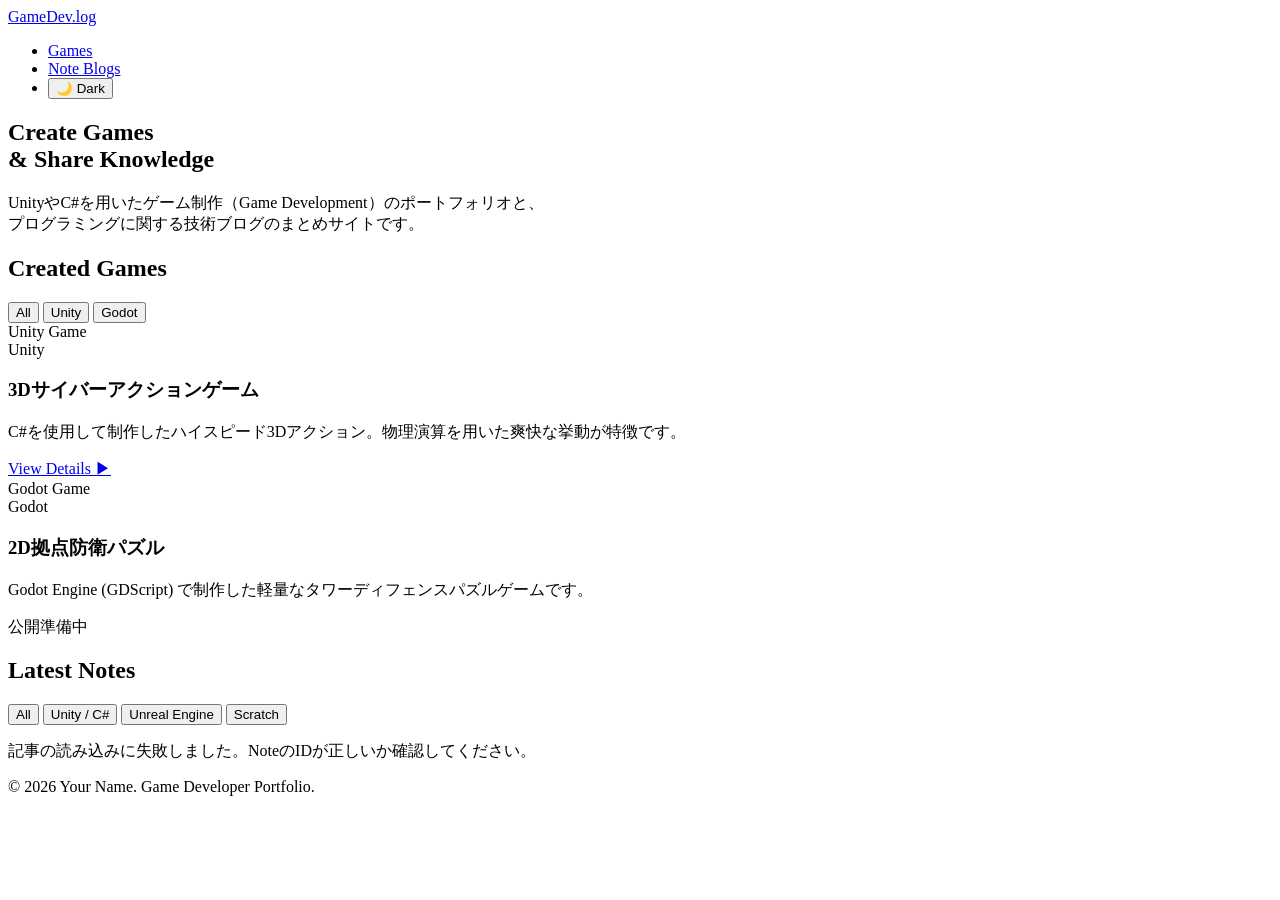
==== index.html @ bf907819 "Fix portfolio links and RSS rendering" ====
<!DOCTYPE html>
<html lang="ja" data-theme="light">
<head>
    <meta charset="UTF-8">
    <meta name="viewport" content="width=device-width, initial-scale=1.0">
    <meta name="description" content="UnityやC#を用いたゲーム制作(Game Development)のポートフォリオと、プログラミングに関する技術ブログです。">
    <meta name="keywords" content="Unity, C#, プログラミング, ゲーム制作, ゲーム, Game, Game Development">
    <!-- Google Ad Sence メタタグ -->
    <meta name="google-adsense-account" content="ca-pub-2885574350140198">
    <title>Game Dev Portfolio & Tech Blog</title>
    <!-- ドット絵風フォント（DotGothic16） -->
    <link rel="preconnect" href="https://fonts.googleapis.com">
    <link rel="preconnect" href="https://fonts.gstatic.com" crossorigin>
    <link href="https://fonts.googleapis.com/css2?family=DotGothic16&display=swap" rel="stylesheet">
    <link rel="stylesheet" href="css/style.css">
    <script src="js/script.js" defer></script>
    <!-- Google AdSense タグ -->
    <script async src="https://pagead2.googlesyndication.com/pagead/js/adsbygoogle.js?client=ca-pub-2885574350140198"
     crossorigin="anonymous"></script>
</head>
<body>

    <!-- ヘッダー -->
    <header class="pixel-header">
        <div class="container header-inner">
            <a href="#" class="logo">GameDev<span class="text-accent">.log</span></a>
            <nav>
                <ul>
                    <li><a href="#portfolio">Games</a></li>
                    <li><a href="#blog">Note Blogs</a></li>
                    <li><button class="theme-toggle" id="themeToggle">🌙 Dark</button></li>
                </ul>
            </nav>
        </div>
    </header>

    <section class="hero reveal-up">
        <div class="container">
            <h1 class="hero-title">Create Games <br>& <span class="text-accent">Share Knowledge</span></h1>
            <p class="hero-subtitle">UnityやC#を用いたゲーム制作（Game Development）のポートフォリオと、<br>プログラミングに関する技術ブログのまとめサイトです。</p>
        </div>
    </section>

    <section id="portfolio" class="reveal-up">
        <div class="container">
            <h2 class="section-title">Created Games</h2>
            
            <div class="filter-wrapper" id="portfolioFilters">
                <button class="filter-btn active" data-filter="all">All</button>
                <button class="filter-btn" data-filter="unity">Unity</button>
                <button class="filter-btn" data-filter="godot">Godot</button>
            </div>

            <div class="portfolio-grid">
                <!-- Unityのゲームカード -->
                <div class="card pixel-box" data-category="unity">
                    <div class="card-image bg-unity">
                        <span>Unity Game</span>
                    </div>
                    <div class="card-content">
                        <span class="card-tag tag-unity">Unity</span>
                        <h3>3Dサイバーアクションゲーム</h3>
                        <p>C#を使用して制作したハイスピード3Dアクション。物理演算を用いた爽快な挙動が特徴です。</p>
                        <a href="games/cyber-action.html" class="card-link">View Details ▶</a>
                    </div>
                </div>

                <!-- Godotのゲームカード -->
                <div class="card pixel-box" data-category="godot">
                    <div class="card-image bg-godot">
                        <span>Godot Game</span>
                    </div>
                    <div class="card-content">
                        <span class="card-tag tag-godot">Godot</span>
                        <h3>2D拠点防衛パズル</h3>
                        <p>Godot Engine (GDScript) で制作した軽量なタワーディフェンスパズルゲームです。</p>
                        <span class="card-link" aria-label="ゲームは公開準備中です">公開準備中</span>
                    </div>
                </div>
            </div>
        </div>
    </section>

    <section id="blog" class="reveal-up">
        <div class="container">
            <div class="section-header">
                <h2 class="section-title">Latest Notes</h2>
            </div>

            <div class="filter-wrapper" id="blogFilters">
                <button class="filter-btn active" data-filter="all">All</button>
                <button class="filter-btn" data-filter="unity-cs">Unity / C#</button>
                <button class="filter-btn" data-filter="ue">Unreal Engine</button>
                <button class="filter-btn" data-filter="scratch">Scratch</button>
            </div>

            <div class="blog-list" id="blogContainer">
                <!-- 記事取得中に表示するローディング表示 -->
                <div class="loading-message" id="blogLoading">
                    <div class="spinner"></div>
                    <p>Noteから最新記事を読み込んでいます...</p>
                </div>
            </div>
        </div>
    </section>

    <footer>
        <div class="container">
            <p>&copy; 2026 Your Name. Game Developer Portfolio.</p>
        </div>
    </footer>

</body>
</html>
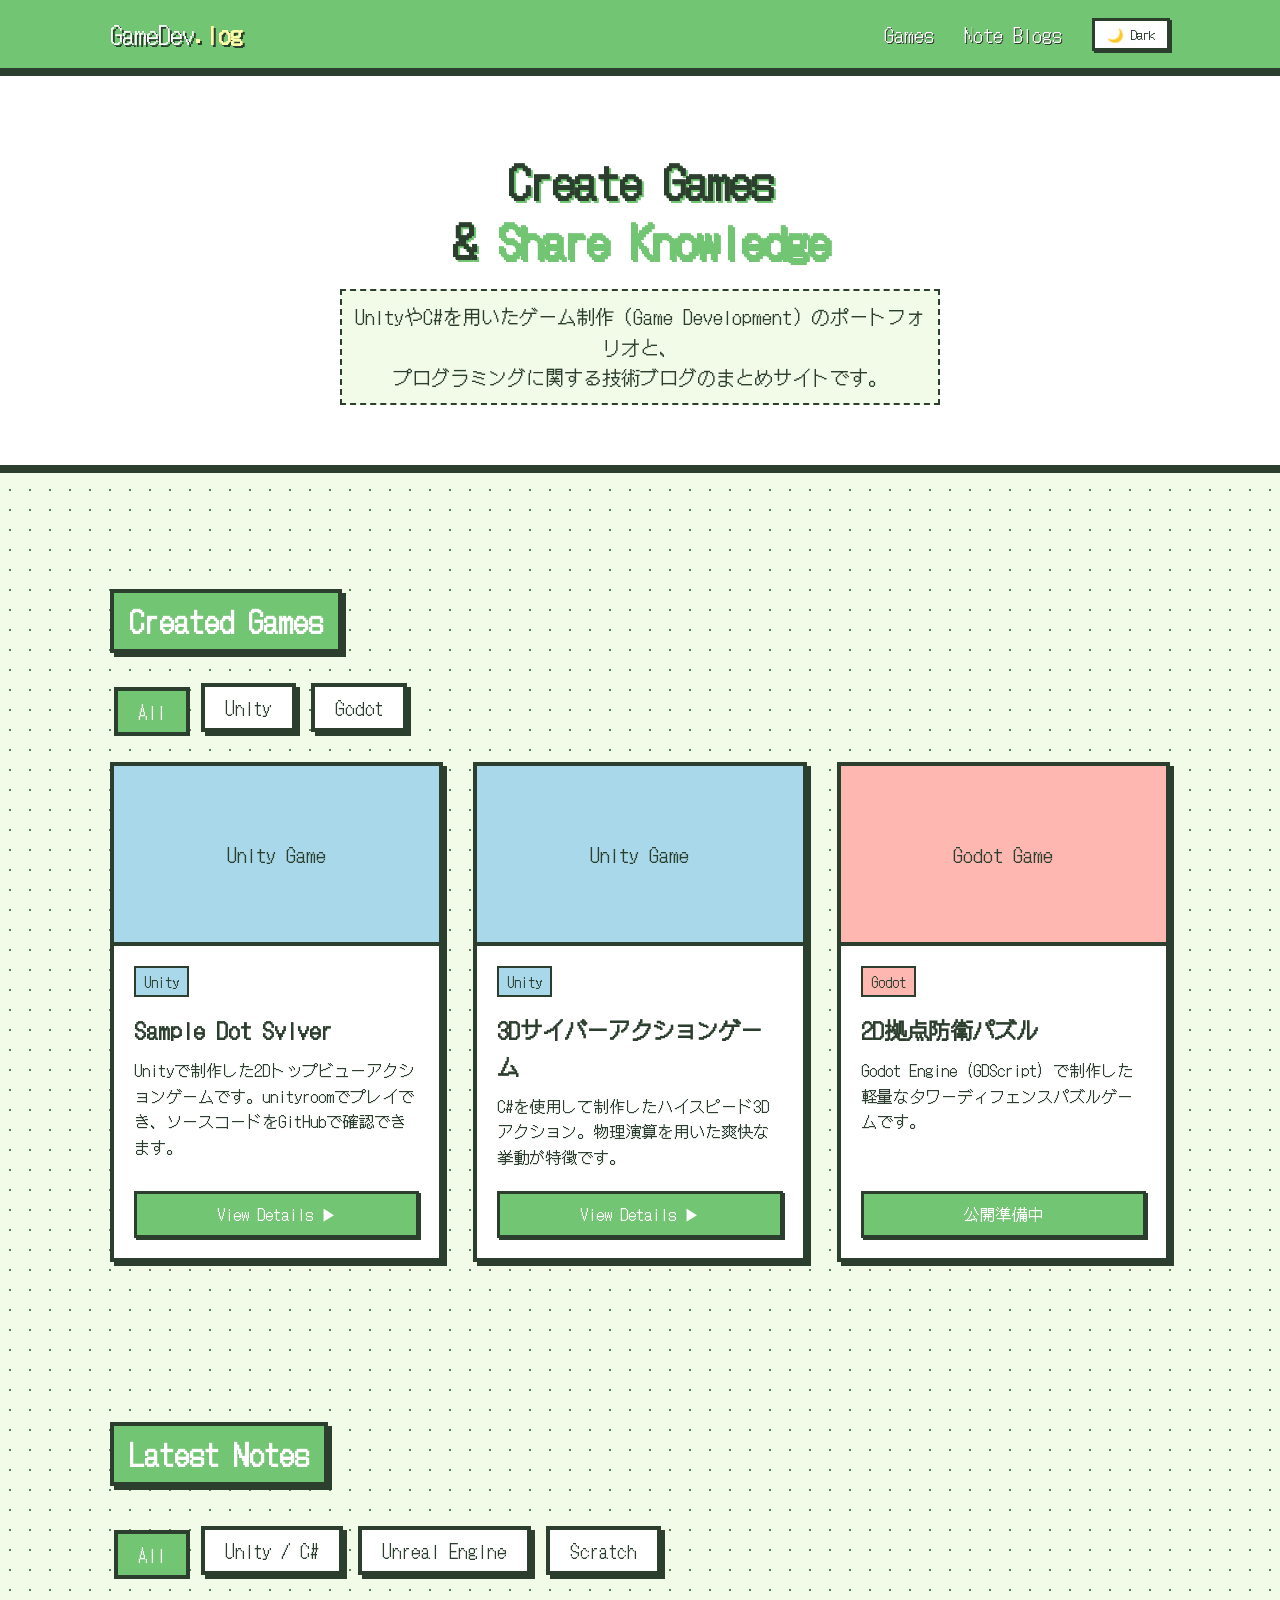
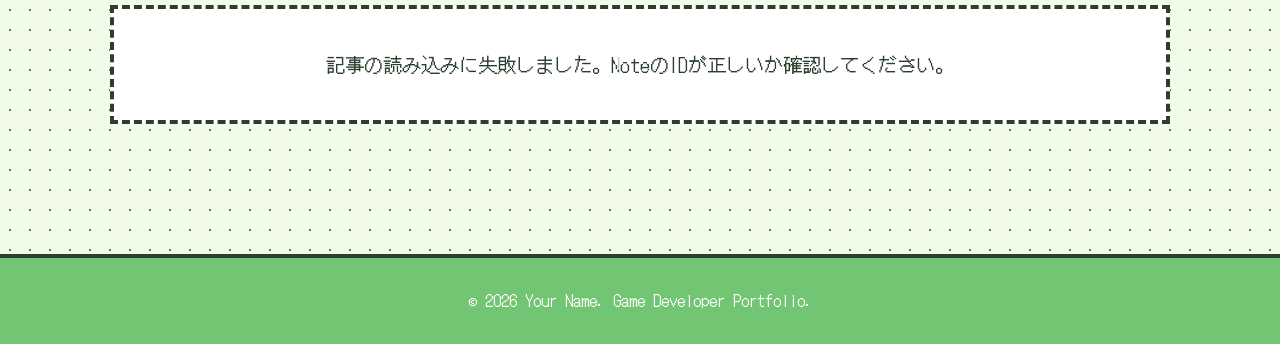
==== commit 2014a9b7: "# Update Unity game portfolio. - Unityゲームの実績カードと詳細ページを追加しました。 - unityroom・GitHubへのリンクとサイトマップを更新しました。" ====
--- a/index.html
+++ b/index.html
@@ -59,6 +59,18 @@
                     </div>
                     <div class="card-content">
                         <span class="card-tag tag-unity">Unity</span>
+                        <h3>Sample Dot Sviver</h3>
+                        <p>Unityで制作した2Dトップビューアクションゲームです。unityroomでプレイでき、ソースコードをGitHubで確認できます。</p>
+                        <a href="games/sample-dot-sviver.html" class="card-link">View Details ▶</a>
+                    </div>
+                </div>
+
+                <div class="card pixel-box" data-category="unity">
+                    <div class="card-image bg-unity">
+                        <span>Unity Game</span>
+                    </div>
+                    <div class="card-content">
+                        <span class="card-tag tag-unity">Unity</span>
                         <h3>3Dサイバーアクションゲーム</h3>
                         <p>C#を使用して制作したハイスピード3Dアクション。物理演算を用いた爽快な挙動が特徴です。</p>
                         <a href="games/cyber-action.html" class="card-link">View Details ▶</a>
--- a/css/style.css
+++ b/css/style.css
@@ -0,0 +1,570 @@
+@import url('https://fonts.googleapis.com/css2?family=DotGothic16&display=swap');
+
+/* --- CSS変数（カラートークン）の定義 --- 
+ * 森の緑色を基調としたパステルカラーのドット絵風デザイン
+ */
+:root[data-theme="light"] {
+    --bg-color: #f2fae8; /* 淡いパステルグリーン（背景） */
+    --text-main: #2c3e2e; /* 濃いめの森の緑（文字色） */
+    --text-muted: #5a7d5a;
+    
+    --accent-color: #72c572; /* メインの森の緑 */
+    --accent-hover: #5db05d;
+    
+    --box-bg: #ffffff; /* カードの背景色 */
+    --box-border: #2c3e2e; /* ドット絵風の黒に近い緑のフチ */
+    
+    /* ピクセル風の影（ぼかし0のソリッドな影） */
+    --pixel-shadow: 4px 4px 0px #2c3e2e;
+    
+    /* カテゴリカラー（パステル） */
+    --color-unity: #a8d8ea; /* パステルブルー */
+    --color-godot: #ffb7b2; /* パステルピンク */
+}
+
+/* ダークモード時の配色 */
+:root[data-theme="dark"] {
+    --bg-color: #1a241b; /* 深い森の緑 */
+    --text-main: #f2fae8;
+    --text-muted: #a4cfa4;
+    --accent-color: #5db05d;
+    --box-bg: #2c3e2e;
+    --box-border: #f2fae8; /* フチは白に */
+    --pixel-shadow: 4px 4px 0px #72c572; /* 影は明るい緑 */
+}
+
+/* --- リセット & 共通スタイル --- */
+* {
+    box-sizing: border-box;
+    margin: 0;
+    padding: 0;
+}
+
+body {
+    /* ドット絵風の日本語フォントを適用 */
+    font-family: 'DotGothic16', sans-serif;
+    background-color: var(--bg-color);
+    color: var(--text-main);
+    line-height: 1.6;
+    overflow-x: hidden;
+    /* ドット柄の背景パターン */
+    background-image: radial-gradient(var(--text-muted) 1px, transparent 1px);
+    background-size: 20px 20px;
+    background-position: 0 0;
+}
+
+a {
+    color: inherit;
+    text-decoration: none;
+}
+
+.container {
+    max-width: 1100px;
+    margin: 0 auto;
+    padding: 0 20px;
+}
+
+section {
+    padding: 80px 0;
+}
+
+.text-accent {
+    color: var(--accent-color);
+    font-weight: bold;
+}
+
+/* --- ピクセル風ボックス（共通カードデザイン） --- */
+.pixel-box {
+    background-color: var(--box-bg);
+    border: 4px solid var(--box-border);
+    box-shadow: var(--pixel-shadow);
+    border-radius: 0; /* ドット絵風なので角丸はなし */
+}
+
+/* --- ヘッダー --- */
+.pixel-header {
+    position: sticky;
+    top: 0;
+    z-index: 100;
+    background-color: var(--accent-color);
+    border-bottom: 4px solid var(--box-border);
+    padding: 15px 0;
+    color: #fff;
+    box-shadow: 0 4px 0px var(--box-border);
+}
+
+.pixel-header .text-accent {
+    color: #ffffaa; /* ヘッダー内では黄色に */
+    text-shadow: 2px 2px 0 var(--box-border);
+}
+
+.header-inner {
+    display: flex;
+    justify-content: space-between;
+    align-items: center;
+}
+
+.logo {
+    font-size: 1.5rem;
+    text-shadow: 2px 2px 0 var(--box-border);
+}
+
+nav ul {
+    display: flex;
+    list-style: none;
+    gap: 30px;
+    align-items: center;
+}
+
+nav a {
+    font-size: 1.2rem;
+    text-shadow: 1px 1px 0 var(--box-border);
+}
+
+nav a:hover {
+    color: #ffffaa;
+}
+
+.theme-toggle {
+    background: var(--box-bg);
+    border: 3px solid var(--box-border);
+    color: var(--text-main);
+    padding: 4px 12px;
+    cursor: pointer;
+    font-family: inherit;
+    box-shadow: 2px 2px 0 var(--box-border);
+}
+
+.theme-toggle:active {
+    /* 押し込んだようなアニメーション */
+    transform: translate(2px, 2px);
+    box-shadow: 0 0 0 var(--box-border);
+}
+
+/* --- ヒーローセクション --- */
+.hero {
+    text-align: center;
+    padding: 80px 0 60px;
+    background-color: var(--box-bg);
+    border-bottom: 4px solid var(--box-border);
+    box-shadow: 0 4px 0 var(--box-border);
+    margin-bottom: 40px;
+}
+
+.hero-title {
+    font-size: 2.8rem;
+    line-height: 1.3;
+    margin-bottom: 20px;
+    text-shadow: 2px 2px 0 var(--accent-color);
+}
+
+.hero-subtitle {
+    font-size: 1.2rem;
+    max-width: 600px;
+    margin: 0 auto;
+    background: var(--bg-color);
+    padding: 10px;
+    border: 2px dashed var(--box-border);
+}
+
+/* --- 共通見出し --- */
+.section-title {
+    font-size: 1.8rem;
+    margin-bottom: 30px;
+    display: inline-block;
+    background: var(--accent-color);
+    color: #fff;
+    padding: 5px 15px;
+    border: 4px solid var(--box-border);
+    box-shadow: var(--pixel-shadow);
+}
+
+/* --- フィルターボタン --- */
+.filter-wrapper {
+    display: flex;
+    gap: 15px;
+    margin-bottom: 30px;
+    flex-wrap: wrap;
+}
+
+.filter-btn {
+    background: var(--box-bg);
+    border: 4px solid var(--box-border);
+    color: var(--text-main);
+    padding: 8px 20px;
+    cursor: pointer;
+    font-family: inherit;
+    font-size: 1.1rem;
+    box-shadow: var(--pixel-shadow);
+}
+
+.filter-btn:hover {
+    background: var(--bg-color);
+}
+
+.filter-btn.active {
+    background: var(--accent-color);
+    color: #fff;
+}
+
+.filter-btn:active, .filter-btn.active {
+    /* 押し込んだ状態 */
+    transform: translate(4px, 4px);
+    box-shadow: 0 0 0 var(--box-border);
+}
+
+/* JS用フィルタリングクラス */
+.card-hidden {
+    display: none !important; /* ピクセル風はパッと切り替わる方がレトロで良い */
+}
+
+/* --- ポートフォリオグリッド --- */
+.portfolio-grid {
+    display: grid;
+    grid-template-columns: repeat(auto-fit, minmax(300px, 1fr));
+    gap: 30px;
+}
+
+.card {
+    display: flex;
+    flex-direction: column;
+}
+
+.card:hover {
+    transform: translate(-4px, -4px);
+    box-shadow: 8px 8px 0px var(--box-border);
+}
+
+.card-image {
+    height: 180px;
+    display: flex;
+    align-items: center;
+    justify-content: center;
+    color: var(--text-main);
+    font-size: 1.2rem;
+    border-bottom: 4px solid var(--box-border);
+}
+
+.bg-unity { background-color: var(--color-unity); }
+.bg-godot { background-color: var(--color-godot); }
+
+.card-content {
+    padding: 20px;
+    flex-grow: 1;
+    display: flex;
+    flex-direction: column;
+    background: var(--box-bg);
+}
+
+.card-tag {
+    font-size: 0.9rem;
+    color: var(--text-main);
+    padding: 2px 8px;
+    border: 2px solid var(--box-border);
+    display: inline-block;
+    margin-bottom: 15px;
+    align-self: flex-start;
+}
+
+.tag-unity { background-color: var(--color-unity); }
+.tag-godot { background-color: var(--color-godot); }
+
+.card h3 {
+    font-size: 1.4rem;
+    margin-bottom: 10px;
+}
+
+.card p {
+    font-size: 1rem;
+    margin-bottom: 20px;
+    flex-grow: 1;
+}
+
+.card-link {
+    display: inline-block;
+    background: var(--accent-color);
+    color: #fff;
+    padding: 8px 15px;
+    border: 3px solid var(--box-border);
+    text-align: center;
+    box-shadow: 2px 2px 0 var(--box-border);
+}
+
+.card-link:hover {
+    background: var(--accent-hover);
+}
+
+.card-link:active {
+    transform: translate(2px, 2px);
+    box-shadow: 0 0 0 var(--box-border);
+}
+
+/* --- ブログリスト (Note) --- */
+.section-header {
+    margin-bottom: 10px;
+}
+
+.blog-list {
+    display: flex;
+    flex-direction: column;
+    gap: 20px;
+}
+
+.blog-item {
+    display: flex;
+    justify-content: space-between;
+    align-items: center;
+    padding: 15px 20px;
+    cursor: pointer;
+    background: var(--box-bg);
+    border: 4px solid var(--box-border);
+    box-shadow: var(--pixel-shadow);
+    transition: transform 0.1s, box-shadow 0.1s;
+}
+
+.blog-item:hover {
+    transform: translate(-4px, -4px);
+    box-shadow: 8px 8px 0px var(--box-border);
+    background: var(--color-unity); /* ホバー時にパステル色に */
+}
+
+.blog-content h3 {
+    font-size: 1.2rem;
+    margin-bottom: 8px;
+}
+
+.blog-meta {
+    display: flex;
+    gap: 15px;
+    font-size: 0.9rem;
+}
+
+.blog-icon {
+    font-size: 1.5rem;
+}
+
+/* --- ローディングスピナー --- */
+.loading-message {
+    text-align: center;
+    padding: 40px;
+    font-size: 1.2rem;
+    background: var(--box-bg);
+    border: 4px dashed var(--box-border);
+}
+
+.spinner {
+    width: 30px;
+    height: 30px;
+    border: 4px solid var(--box-border);
+    border-top-color: var(--accent-color);
+    margin: 0 auto 15px;
+    animation: spin 1s steps(8, end) infinite; /* カクカク回る */
+}
+
+@keyframes spin {
+    to { transform: rotate(360deg); }
+}
+
+/* --- フッター --- */
+footer {
+    text-align: center;
+    padding: 30px 0;
+    background: var(--accent-color);
+    color: #fff;
+    border-top: 4px solid var(--box-border);
+    margin-top: 50px;
+}
+
+/* =========================================================================
+   5. ゲーム詳細ページ (Game Detail Page) 専用スタイル
+   ========================================================================= */
+
+.game-hero {
+    padding: 40px 0;
+}
+
+.game-hero-content {
+    text-align: center;
+    margin-bottom: 30px;
+    background: var(--box-bg);
+    border: 4px solid var(--box-border);
+    padding: 30px;
+    box-shadow: var(--pixel-shadow);
+}
+
+.game-title {
+    font-size: 2.2rem;
+    margin: 15px 0;
+}
+
+.game-actions {
+    display: flex;
+    justify-content: center;
+    flex-wrap: wrap;
+    gap: 15px;
+}
+
+.play-btn {
+    display: inline-block;
+    background: #ffb7b2; /* パステルレッド/ピンク */
+    color: var(--text-main);
+    padding: 12px 30px;
+    border: 4px solid var(--box-border);
+    font-size: 1.3rem;
+    box-shadow: var(--pixel-shadow);
+    margin-top: 15px;
+}
+
+.play-btn:active {
+    transform: translate(4px, 4px);
+    box-shadow: 0 0 0 var(--box-border);
+}
+
+.game-main-visual {
+    width: 100%;
+    aspect-ratio: 16 / 9;
+    border: 4px solid var(--box-border);
+    display: flex;
+    align-items: center;
+    justify-content: center;
+    background: var(--color-unity); 
+    box-shadow: var(--pixel-shadow);
+}
+
+.game-main-visual img {
+    width: 100%;
+    height: 100%;
+    object-fit: cover;
+}
+
+/* スクリーンショットギャラリー（横スクロール） */
+.screenshot-gallery {
+    display: flex;
+    gap: 15px;
+    overflow-x: auto;
+    padding: 15px 0 20px;
+    scroll-snap-type: x mandatory;
+    background: var(--box-bg);
+    border: 4px solid var(--box-border);
+    box-shadow: var(--pixel-shadow);
+    margin-top: 30px;
+}
+
+.screenshot-gallery::-webkit-scrollbar {
+    height: 12px;
+}
+.screenshot-gallery::-webkit-scrollbar-track {
+    background: var(--bg-color);
+    border-top: 4px solid var(--box-border);
+}
+.screenshot-gallery::-webkit-scrollbar-thumb {
+    background: var(--accent-color);
+    border: 2px solid var(--box-border);
+}
+
+.screenshot {
+    flex: 0 0 40%;
+    max-width: 300px;
+    aspect-ratio: 16 / 9;
+    display: flex;
+    align-items: center;
+    justify-content: center;
+    border: 4px solid var(--box-border);
+    scroll-snap-align: center;
+    flex-shrink: 0;
+    cursor: pointer;
+    background: var(--color-godot); 
+    margin-left: 15px;
+}
+.screenshot:last-child {
+    margin-right: 15px;
+}
+
+.screenshot:hover {
+    background: #fff; 
+    transform: scale(1.05);
+}
+
+.screenshot img {
+    width: 100%;
+    height: 100%;
+    object-fit: cover;
+}
+
+/* 詳細レイアウト（2カラム） */
+.details-grid {
+    display: grid;
+    grid-template-columns: 2fr 1fr;
+    gap: 30px;
+}
+
+.content-card {
+    padding: 25px;
+}
+
+.content-card h3 {
+    margin: 25px 0 10px;
+    background: var(--accent-color);
+    color: #fff;
+    display: inline-block;
+    padding: 2px 10px;
+    border: 2px solid var(--box-border);
+}
+
+.feature-list {
+    list-style-type: none;
+}
+
+.feature-list li {
+    position: relative;
+    padding-left: 25px;
+    margin-bottom: 8px;
+}
+
+.feature-list li::before {
+    content: '▶';
+    position: absolute;
+    left: 0;
+    color: #ffb7b2; 
+}
+
+/* 右サイドバーのスペック情報 */
+.spec-card {
+    padding: 20px;
+}
+
+.spec-card ul {
+    list-style: none;
+}
+
+.spec-card li {
+    padding: 10px 0;
+    border-bottom: 2px dashed var(--box-border);
+    display: flex;
+    justify-content: space-between;
+}
+
+.spec-card li:last-child {
+    border-bottom: none;
+}
+
+/* スクロールアニメーション（ドット風に少しカクっと出す） */
+.reveal-up {
+    opacity: 0;
+    transform: translateY(20px);
+}
+
+.reveal-up.active {
+    opacity: 1;
+    transform: translateY(0);
+    transition: opacity 0.2s steps(3), transform 0.2s steps(3);
+}
+
+@media (max-width: 900px) {
+    .details-grid {
+        grid-template-columns: 1fr;
+    }
+    .screenshot {
+        flex: 0 0 80%;
+    }
+}
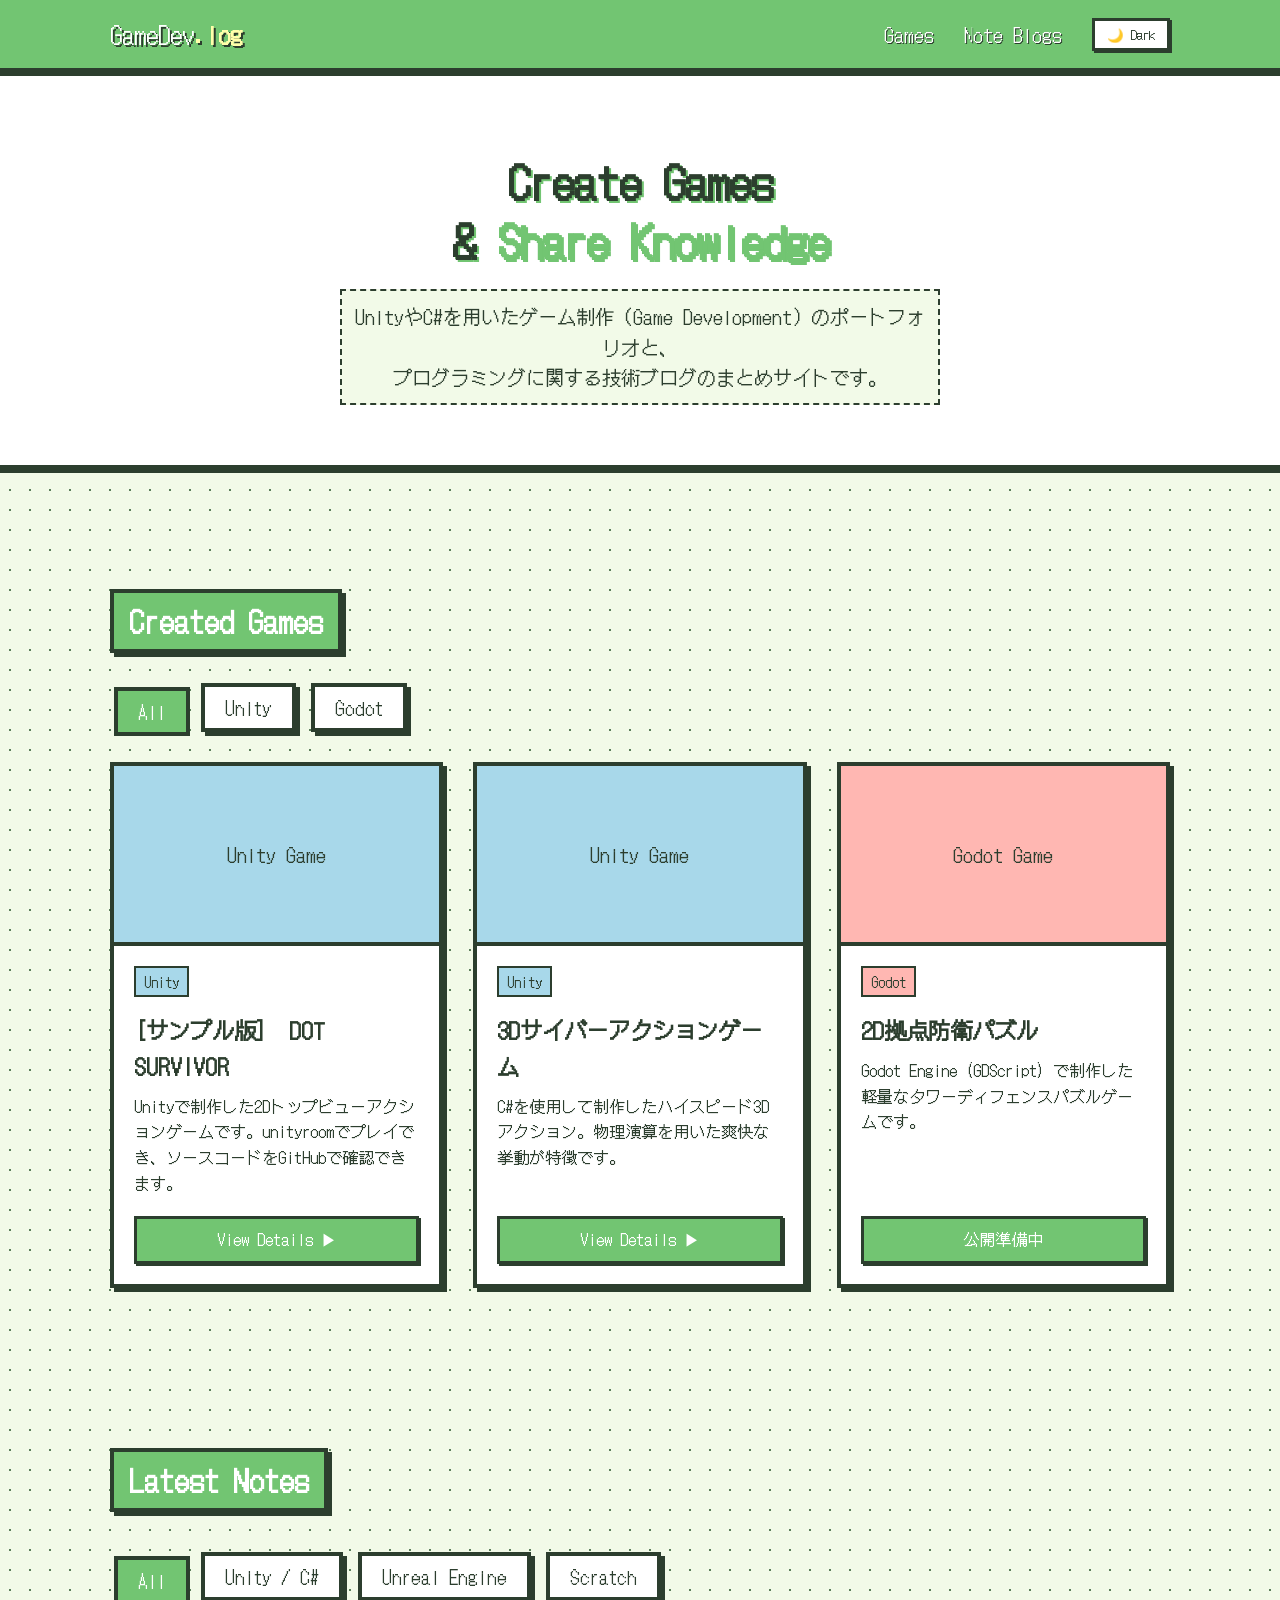
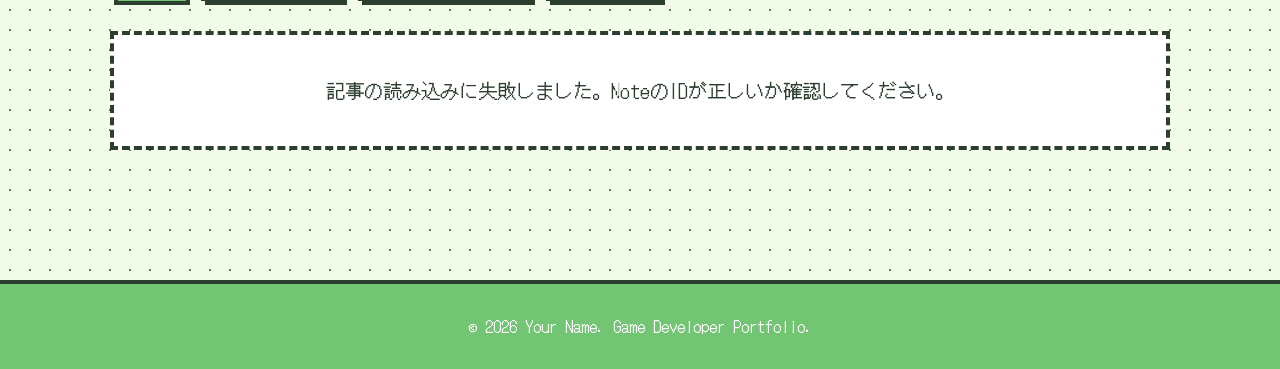
==== commit d5a6c4c0: "# Update Unity game title. - ゲームタイトルを『[サンプル版]　DOT SURVIVOR』に変更しました。" ====
--- a/index.html
+++ b/index.html
@@ -59,7 +59,7 @@
                     </div>
                     <div class="card-content">
                         <span class="card-tag tag-unity">Unity</span>
-                        <h3>Sample Dot Sviver</h3>
+                        <h3>[サンプル版]　DOT SURVIVOR</h3>
                         <p>Unityで制作した2Dトップビューアクションゲームです。unityroomでプレイでき、ソースコードをGitHubで確認できます。</p>
                         <a href="games/sample-dot-sviver.html" class="card-link">View Details ▶</a>
                     </div>
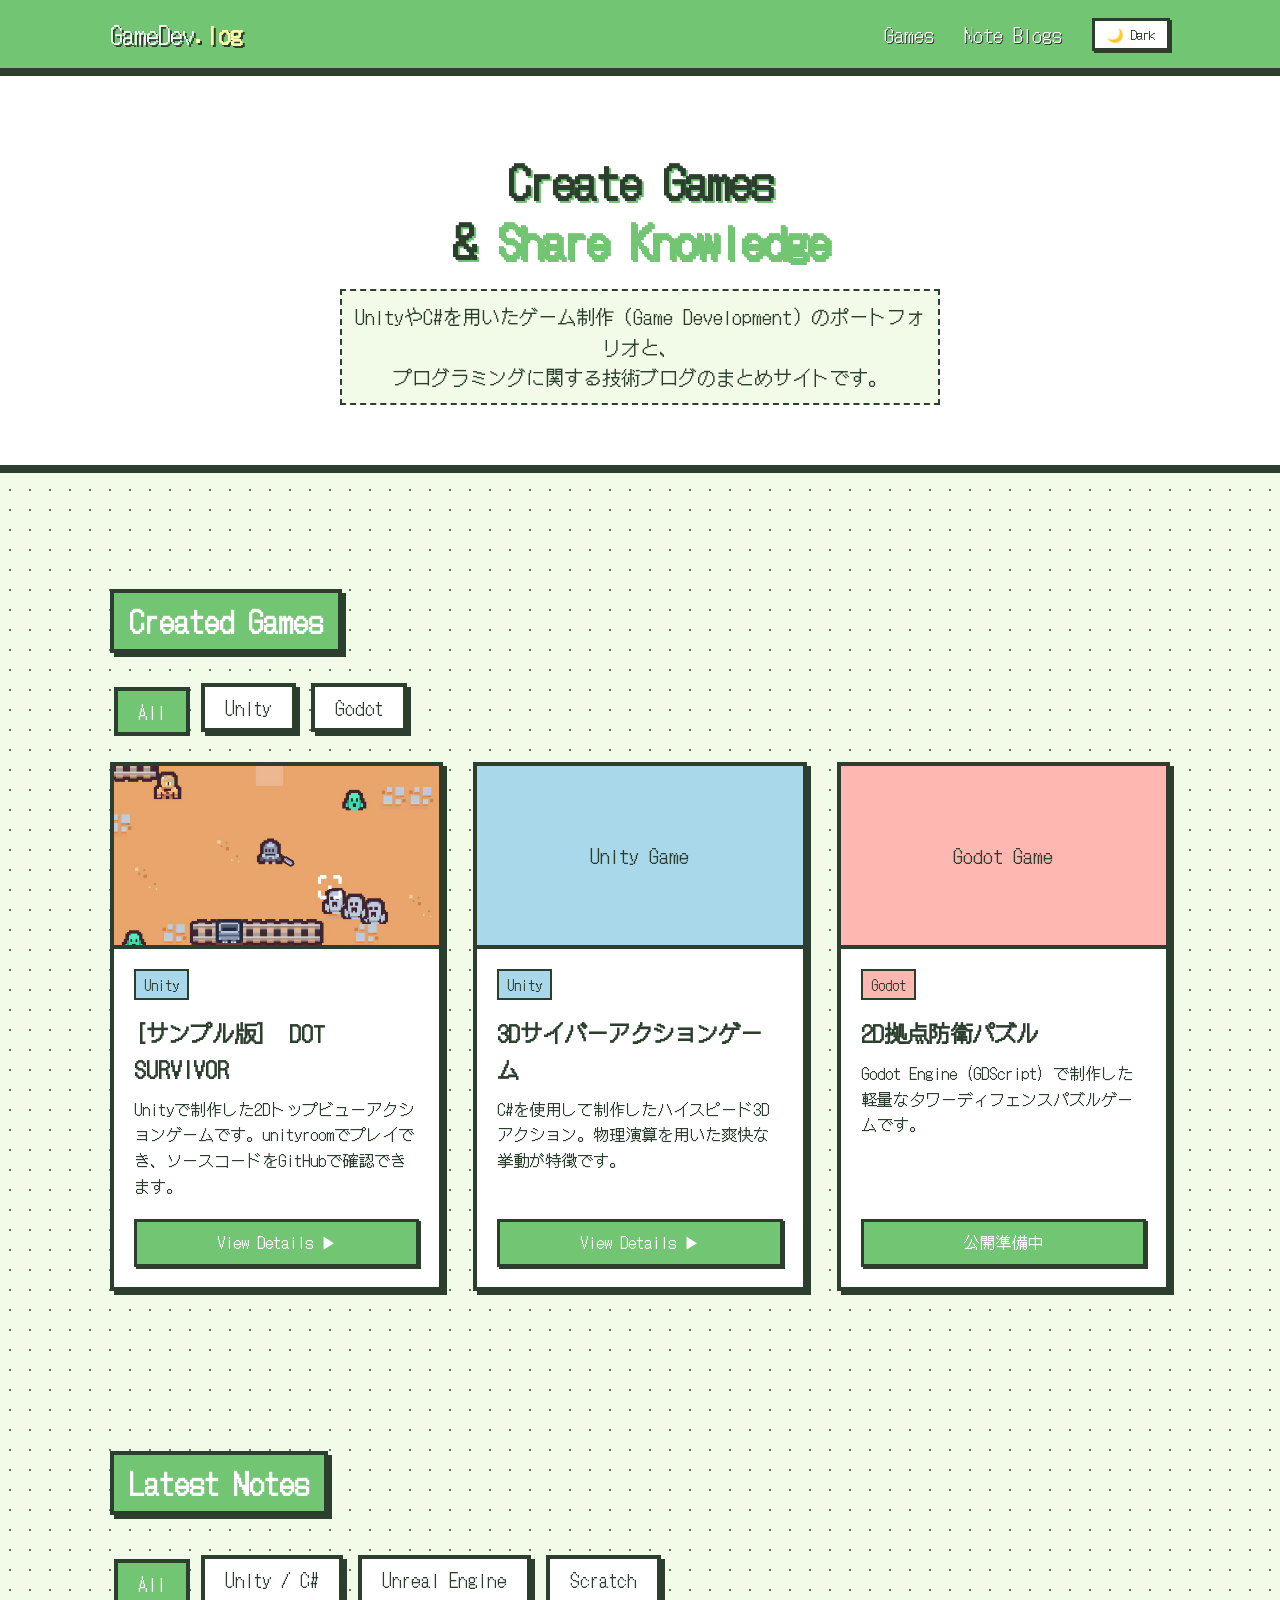
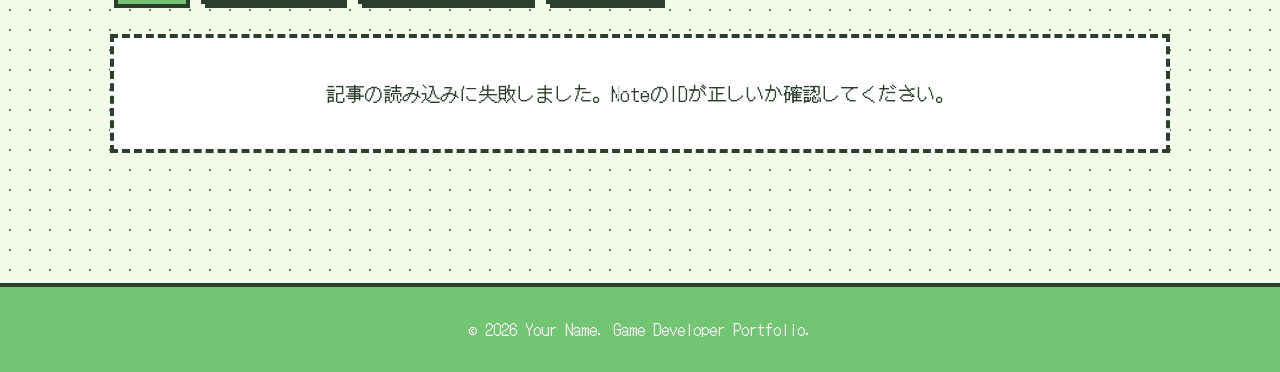
==== commit 565944ce: "# Add DOT SURVIVOR homepage thumbnail. - ホーム画面のゲームカードにサムネイル画像を設定しました。 - サムネイル表示を16:9の比率に調整しました。" ====
--- a/index.html
+++ b/index.html
@@ -55,11 +55,11 @@
                 <!-- Unityのゲームカード -->
                 <div class="card pixel-box" data-category="unity">
                     <div class="card-image bg-unity">
-                        <span>Unity Game</span>
+                        <img src="images/dot-surviver-thumbnail.jpg" alt="[サンプル版]　DOT SURVIVORのゲーム画面">
                     </div>
                     <div class="card-content">
                         <span class="card-tag tag-unity">Unity</span>
-                        <h3>[サンプル版]　DOT SURVIVOR</h3>
+                        <h3><a href="https://unityroom.com/games/sample-dot-sviver" target="_blank" rel="noopener noreferrer">[サンプル版]　DOT SURVIVOR</a></h3>
                         <p>Unityで制作した2Dトップビューアクションゲームです。unityroomでプレイでき、ソースコードをGitHubで確認できます。</p>
                         <a href="games/sample-dot-sviver.html" class="card-link">View Details ▶</a>
                     </div>
--- a/css/style.css
+++ b/css/style.css
@@ -236,13 +236,20 @@
 }
 
 .card-image {
-    height: 180px;
+    aspect-ratio: 16 / 9;
     display: flex;
     align-items: center;
     justify-content: center;
     color: var(--text-main);
     font-size: 1.2rem;
     border-bottom: 4px solid var(--box-border);
+    overflow: hidden;
+}
+
+.card-image img {
+    width: 100%;
+    height: 100%;
+    object-fit: cover;
 }
 
 .bg-unity { background-color: var(--color-unity); }
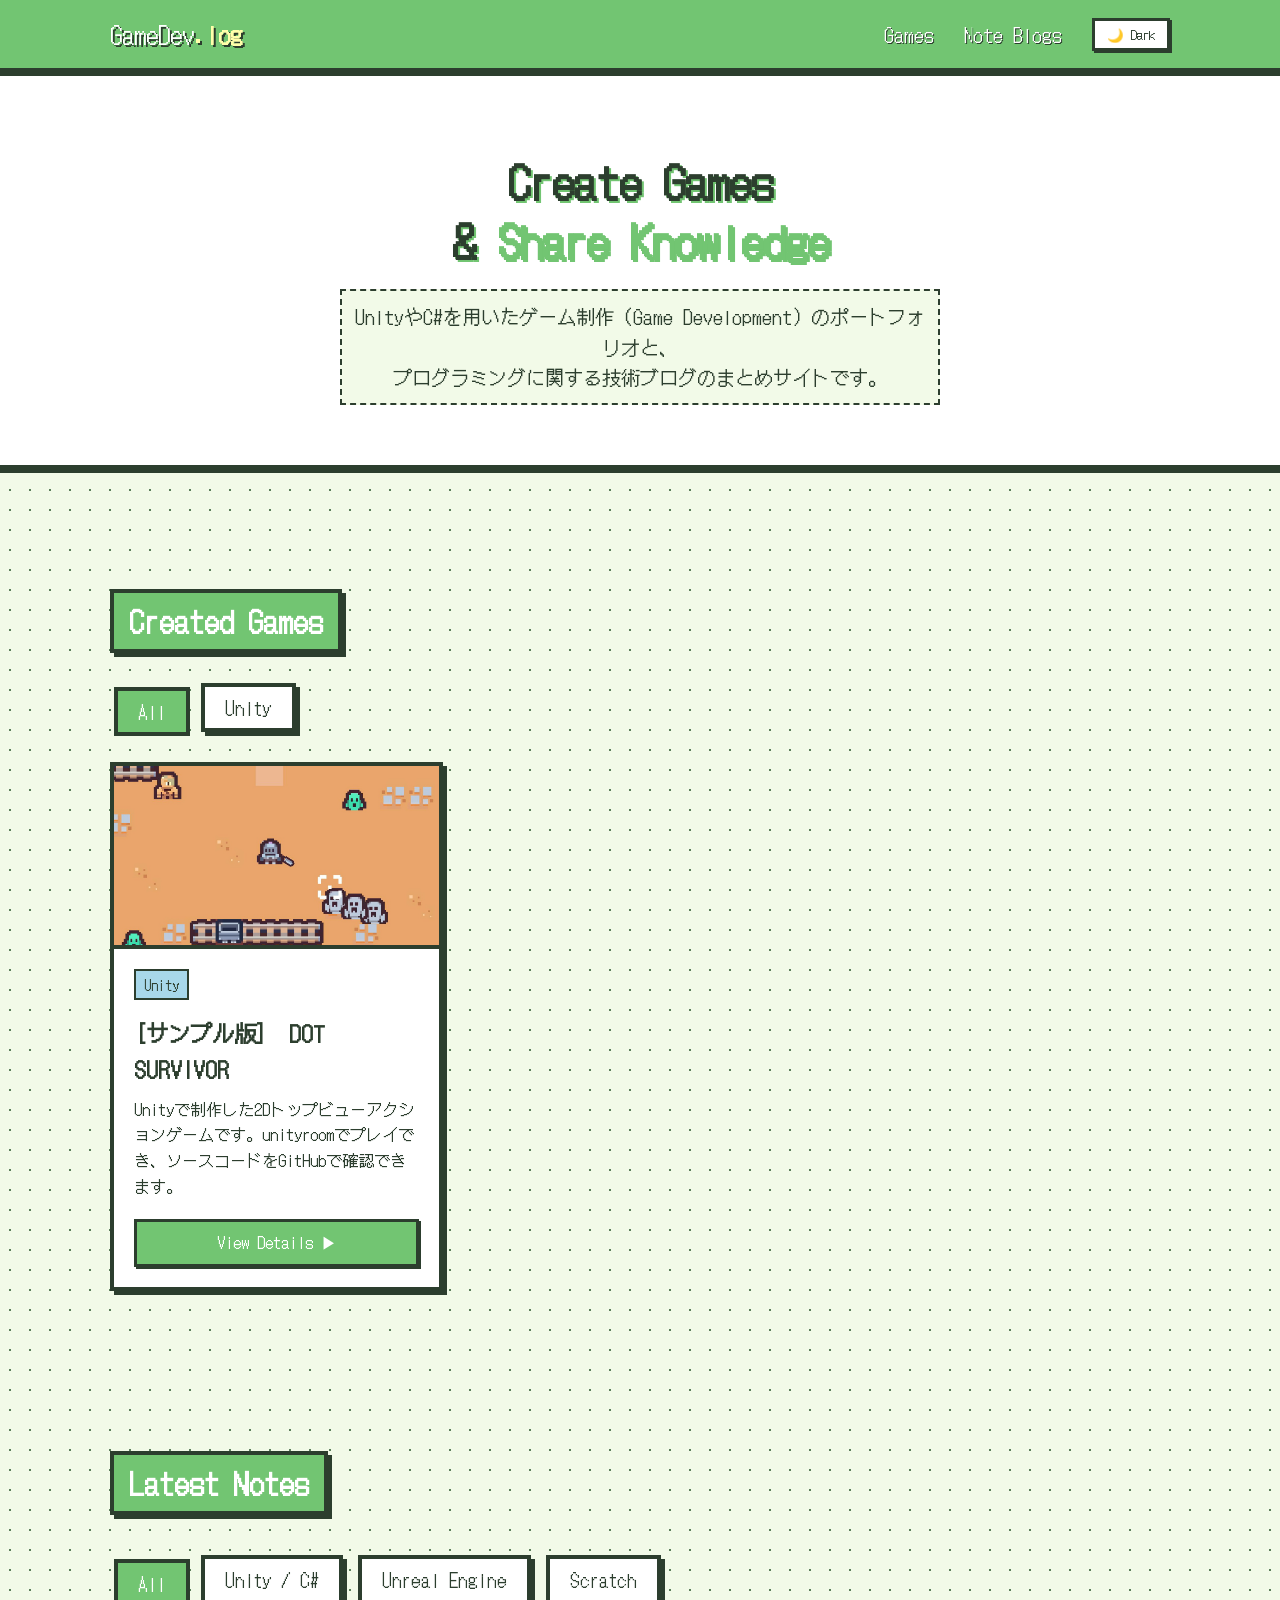
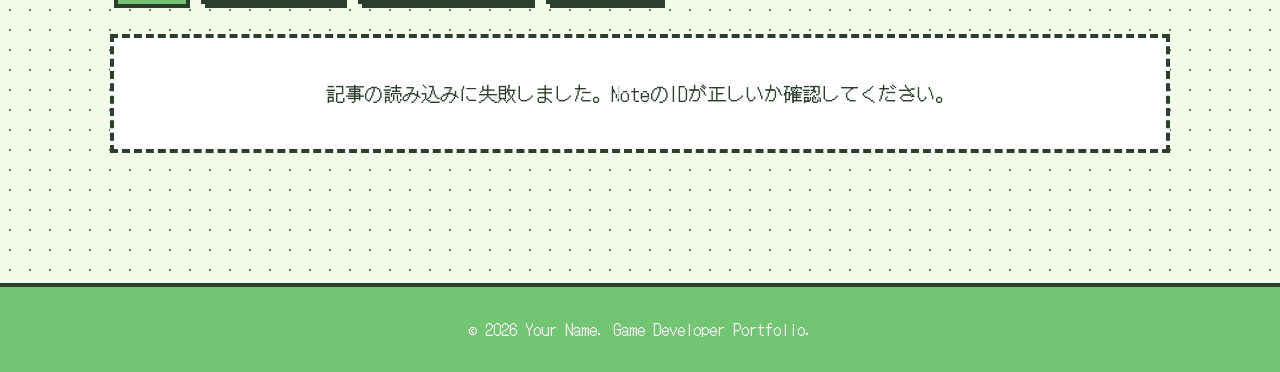
==== commit afc6f09e: "# Remove placeholder game cards. - ホーム画面から仮のUnity・Godotカードを削除しました。 - Godotタブを非表示にし、ゲームカードの幅を維持しました。" ====
--- a/index.html
+++ b/index.html
@@ -48,7 +48,6 @@
             <div class="filter-wrapper" id="portfolioFilters">
                 <button class="filter-btn active" data-filter="all">All</button>
                 <button class="filter-btn" data-filter="unity">Unity</button>
-                <button class="filter-btn" data-filter="godot">Godot</button>
             </div>
 
             <div class="portfolio-grid">
@@ -65,30 +64,6 @@
                     </div>
                 </div>
 
-                <div class="card pixel-box" data-category="unity">
-                    <div class="card-image bg-unity">
-                        <span>Unity Game</span>
-                    </div>
-                    <div class="card-content">
-                        <span class="card-tag tag-unity">Unity</span>
-                        <h3>3Dサイバーアクションゲーム</h3>
-                        <p>C#を使用して制作したハイスピード3Dアクション。物理演算を用いた爽快な挙動が特徴です。</p>
-                        <a href="games/cyber-action.html" class="card-link">View Details ▶</a>
-                    </div>
-                </div>
-
-                <!-- Godotのゲームカード -->
-                <div class="card pixel-box" data-category="godot">
-                    <div class="card-image bg-godot">
-                        <span>Godot Game</span>
-                    </div>
-                    <div class="card-content">
-                        <span class="card-tag tag-godot">Godot</span>
-                        <h3>2D拠点防衛パズル</h3>
-                        <p>Godot Engine (GDScript) で制作した軽量なタワーディフェンスパズルゲームです。</p>
-                        <span class="card-link" aria-label="ゲームは公開準備中です">公開準備中</span>
-                    </div>
-                </div>
             </div>
         </div>
     </section>
--- a/css/style.css
+++ b/css/style.css
@@ -221,13 +221,14 @@
 /* --- ポートフォリオグリッド --- */
 .portfolio-grid {
     display: grid;
-    grid-template-columns: repeat(auto-fit, minmax(300px, 1fr));
+    grid-template-columns: repeat(auto-fill, minmax(300px, 1fr));
     gap: 30px;
 }
 
 .card {
     display: flex;
     flex-direction: column;
+    min-width: 0;
 }
 
 .card:hover {
@@ -236,7 +237,11 @@
 }
 
 .card-image {
+    position: relative;
+    width: 100%;
+    min-width: 0;
     aspect-ratio: 16 / 9;
+    flex: 0 0 auto;
     display: flex;
     align-items: center;
     justify-content: center;
@@ -247,6 +252,8 @@
 }
 
 .card-image img {
+    position: absolute;
+    inset: 0;
     width: 100%;
     height: 100%;
     object-fit: cover;
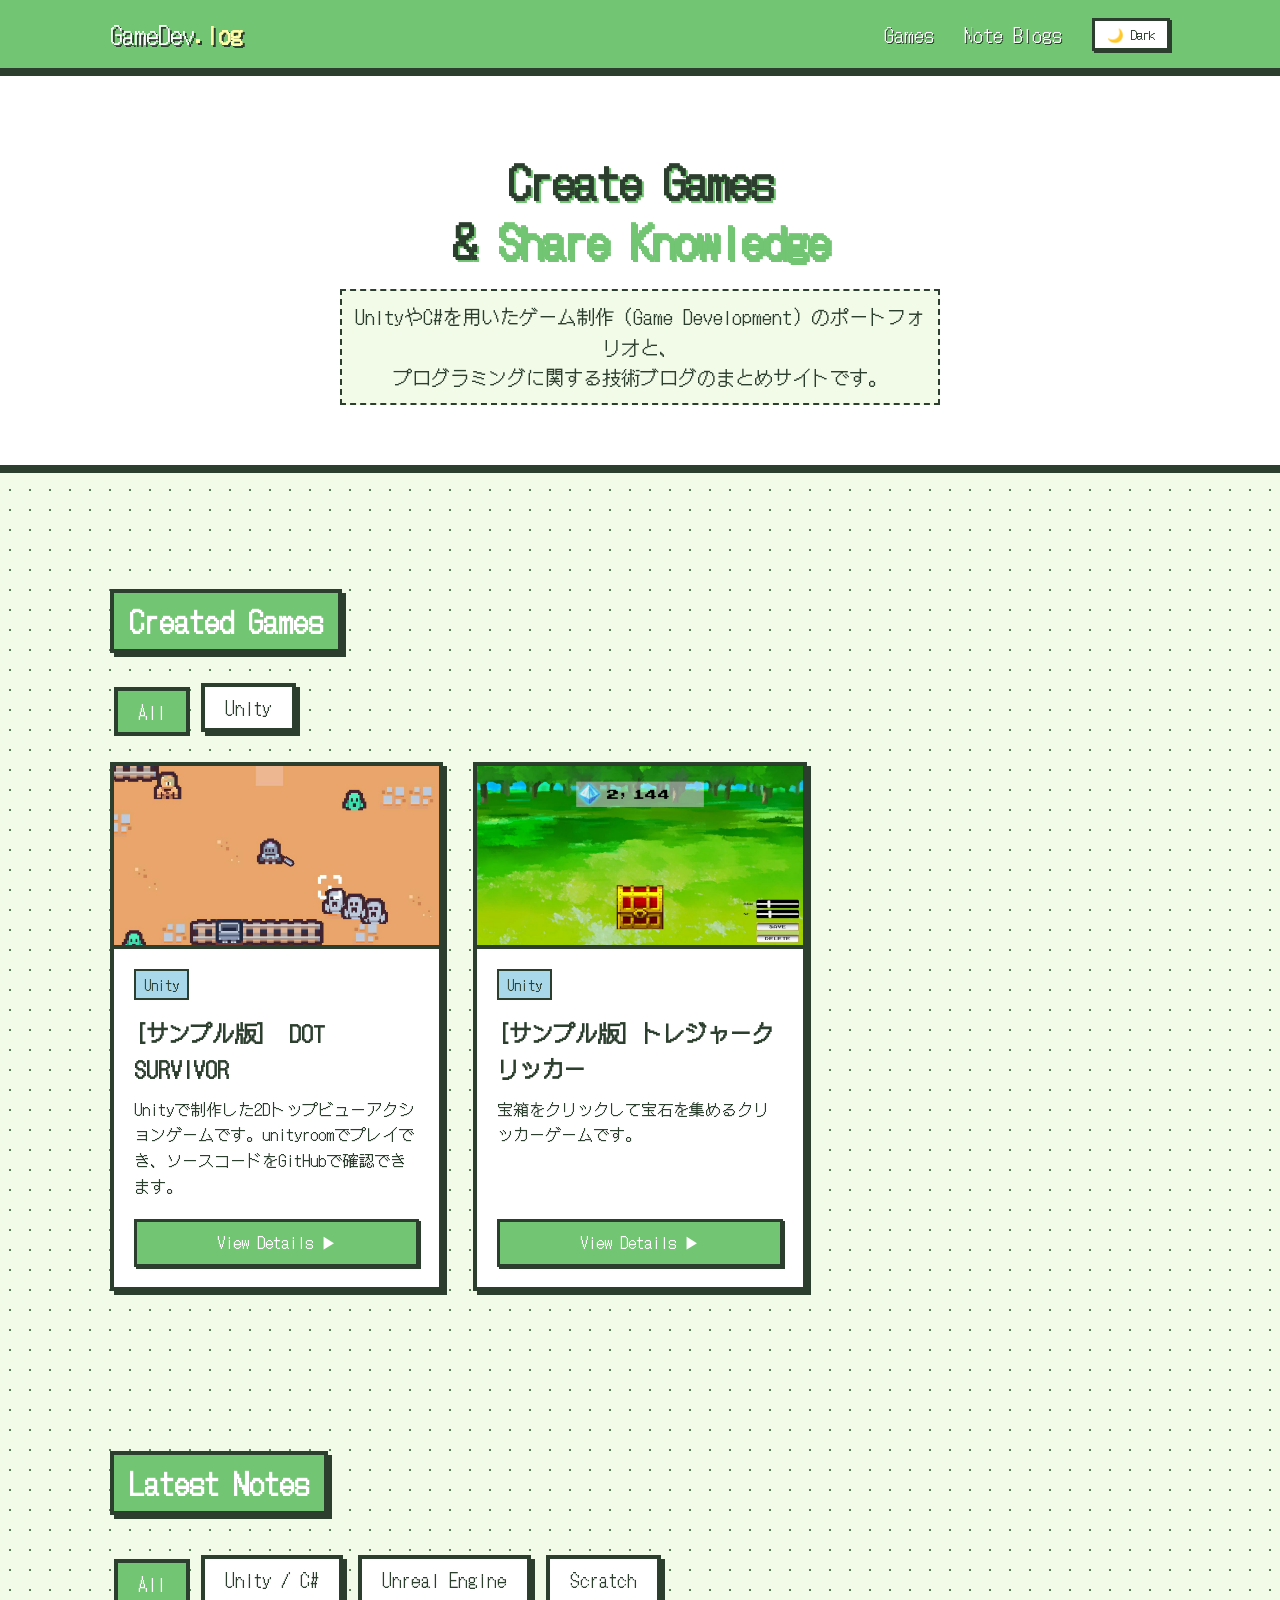
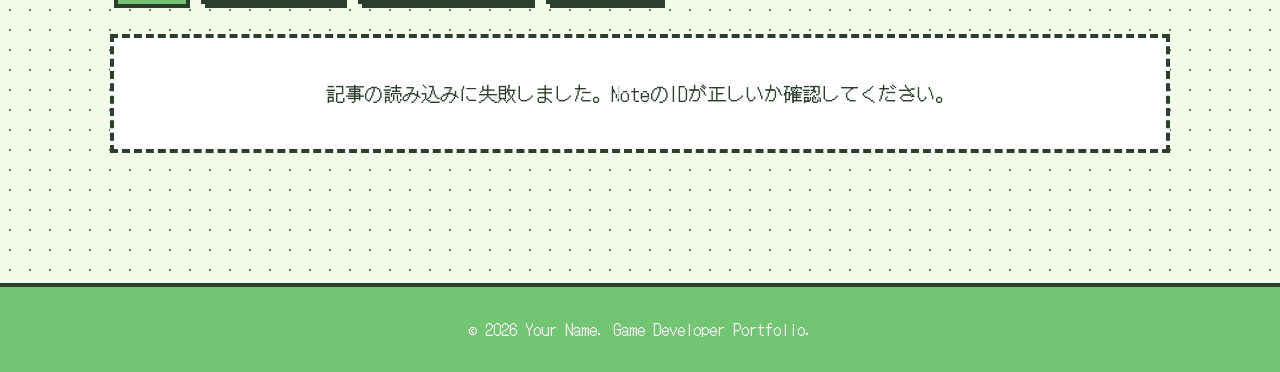
==== commit a0c019ba: "# Add Treasure Clicker game page. - トレジャークリッカーのホーム画面カードと詳細ページを追加しました。 - サムネイルとGIF・スクリーンショットを設定し、サイトマ" ====
--- a/index.html
+++ b/index.html
@@ -64,6 +64,18 @@
                     </div>
                 </div>
 
+                <div class="card pixel-box" data-category="unity">
+                    <div class="card-image bg-unity">
+                        <img src="images/drop-treasure-thumbnail.jpg" alt="[サンプル版] トレジャークリッカーのゲーム画面">
+                    </div>
+                    <div class="card-content">
+                        <span class="card-tag tag-unity">Unity</span>
+                        <h3><a href="https://unityroom.com/games/sample-drop-treasure" target="_blank" rel="noopener noreferrer">[サンプル版] トレジャークリッカー</a></h3>
+                        <p>宝箱をクリックして宝石を集めるクリッカーゲームです。</p>
+                        <a href="games/sample-drop-treasure.html" class="card-link">View Details ▶</a>
+                    </div>
+                </div>
+
             </div>
         </div>
     </section>
